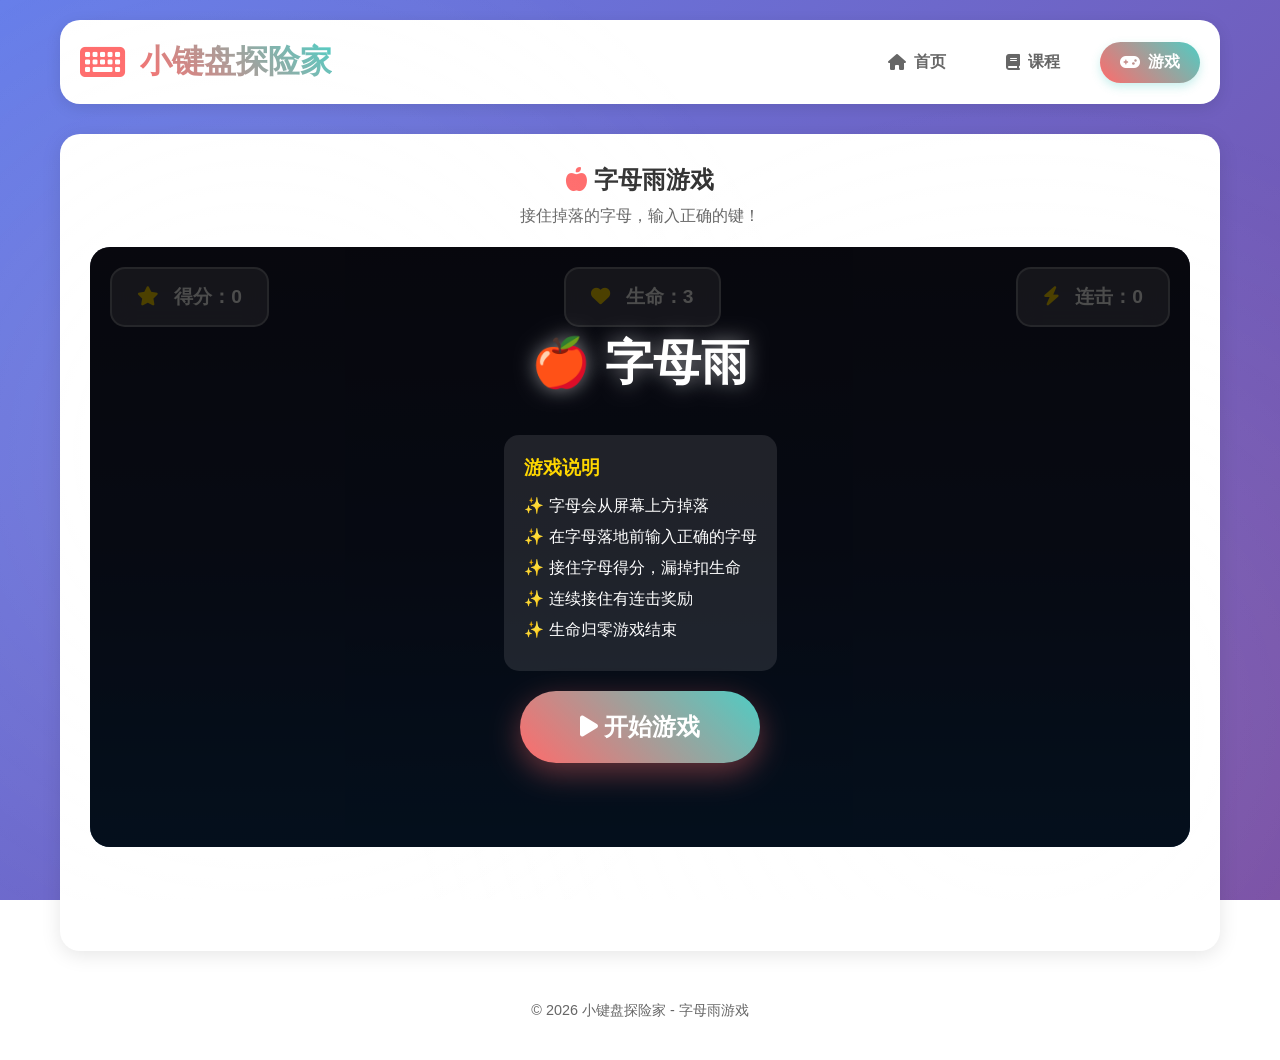
==== falling-letters.html @ 8acc986f "新增：字母雨游戏完整版（可玩）" ====
<!DOCTYPE html>
<html lang="zh-CN">
<head>
    <meta charset="UTF-8">
    <meta name="viewport" content="width=device-width, initial-scale=1.0">
    <title>字母雨游戏 - 小键盘探险家</title>
    <link rel="stylesheet" href="style.css">
    <link rel="stylesheet" href="https://cdnjs.cloudflare.com/ajax/libs/font-awesome/6.4.0/css/all.min.css">
    <style>
        /* 游戏专用样式 */
        .game-container {
            position: relative;
            width: 100%;
            height: 600px;
            background: linear-gradient(180deg, #1a1a2e 0%, #16213e 50%, #0f3460 100%);
            border-radius: 20px;
            overflow: hidden;
            margin: 20px 0;
        }
        
        #game-canvas {
            width: 100%;
            height: 100%;
        }
        
        .game-ui {
            position: absolute;
            top: 20px;
            left: 20px;
            right: 20px;
            display: flex;
            justify-content: space-between;
            pointer-events: none;
            z-index: 10;
        }
        
        .game-stat {
            background: rgba(255, 255, 255, 0.2);
            backdrop-filter: blur(10px);
            padding: 15px 25px;
            border-radius: 15px;
            color: white;
            font-size: 1.2rem;
            font-weight: bold;
            border: 2px solid rgba(255, 255, 255, 0.3);
        }
        
        .game-stat i {
            margin-right: 10px;
            color: #ffd700;
        }
        
        .game-over-modal {
            display: none;
            position: fixed;
            top: 0;
            left: 0;
            width: 100%;
            height: 100%;
            background: rgba(0, 0, 0, 0.8);
            z-index: 1000;
            justify-content: center;
            align-items: center;
        }
        
        .game-over-modal.show {
            display: flex;
        }
        
        .game-over-content {
            background: linear-gradient(135deg, #667eea 0%, #764ba2 100%);
            padding: 40px;
            border-radius: 20px;
            text-align: center;
            color: white;
            max-width: 500px;
            width: 90%;
            animation: slideUp 0.3s ease;
        }
        
        .game-over-content h2 {
            font-size: 2.5rem;
            margin-bottom: 20px;
        }
        
        .final-score {
            font-size: 4rem;
            font-weight: bold;
            color: #ffd700;
            margin: 20px 0;
        }
        
        .game-buttons {
            display: flex;
            gap: 15px;
            justify-content: center;
            margin-top: 30px;
        }
        
        .game-btn {
            padding: 15px 30px;
            border: none;
            border-radius: 50px;
            font-size: 1.1rem;
            font-weight: bold;
            cursor: pointer;
            transition: all 0.3s ease;
        }
        
        .btn-restart {
            background: #2ecc71;
            color: white;
        }
        
        .btn-restart:hover {
            background: #27ae60;
            transform: scale(1.05);
        }
        
        .btn-home {
            background: rgba(255, 255, 255, 0.2);
            color: white;
        }
        
        .btn-home:hover {
            background: rgba(255, 255, 255, 0.3);
        }
        
        .start-screen {
            position: absolute;
            top: 0;
            left: 0;
            width: 100%;
            height: 100%;
            background: rgba(0, 0, 0, 0.7);
            display: flex;
            flex-direction: column;
            justify-content: center;
            align-items: center;
            z-index: 20;
        }
        
        .start-screen h2 {
            color: white;
            font-size: 3rem;
            margin-bottom: 20px;
            text-shadow: 0 0 20px rgba(255, 255, 255, 0.5);
        }
        
        .start-screen p {
            color: #ddd;
            font-size: 1.2rem;
            margin-bottom: 30px;
            text-align: center;
            line-height: 1.6;
        }
        
        .start-btn-large {
            background: linear-gradient(45deg, #ff6b6b, #4ecdc4);
            color: white;
            border: none;
            padding: 20px 60px;
            font-size: 1.5rem;
            border-radius: 50px;
            cursor: pointer;
            font-weight: bold;
            transition: all 0.3s ease;
            box-shadow: 0 10px 30px rgba(255, 107, 107, 0.4);
        }
        
        .start-btn-large:hover {
            transform: scale(1.1);
            box-shadow: 0 15px 40px rgba(255, 107, 107, 0.6);
        }
        
        .instructions {
            background: rgba(255, 255, 255, 0.1);
            padding: 20px;
            border-radius: 15px;
            margin: 20px;
            color: white;
        }
        
        .instructions h3 {
            margin-bottom: 15px;
            color: #ffd700;
        }
        
        .instructions ul {
            list-style: none;
            padding: 0;
        }
        
        .instructions li {
            margin: 10px 0;
            padding-left: 25px;
            position: relative;
        }
        
        .instructions li:before {
            content: '✨';
            position: absolute;
            left: 0;
        }
        
        @keyframes slideUp {
            from {
                opacity: 0;
                transform: translateY(50px);
            }
            to {
                opacity: 1;
                transform: translateY(0);
            }
        }
        
        /* 连击显示 */
        .combo-display {
            position: absolute;
            top: 50%;
            left: 50%;
            transform: translate(-50%, -50%);
            font-size: 3rem;
            font-weight: bold;
            color: #ffd700;
            text-shadow: 0 0 20px rgba(255, 215, 0, 0.8);
            pointer-events: none;
            opacity: 0;
            z-index: 15;
        }
        
        .combo-display.show {
            animation: comboPop 0.5s ease forwards;
        }
        
        @keyframes comboPop {
            0% {
                opacity: 0;
                transform: translate(-50%, -50%) scale(0.5);
            }
            50% {
                opacity: 1;
                transform: translate(-50%, -50%) scale(1.2);
            }
            100% {
                opacity: 0;
                transform: translate(-50%, -50%) scale(1);
            }
        }
    </style>
</head>
<body>
    <div class="container">
        <header class="header">
            <div class="logo">
                <i class="fas fa-keyboard"></i>
                <h1>小键盘探险家</h1>
            </div>
            <nav class="nav">
                <a href="index.html" class="nav-link"><i class="fas fa-home"></i> 首页</a>
                <a href="index.html#lessons" class="nav-link"><i class="fas fa-book"></i> 课程</a>
                <a href="index.html#games" class="nav-link active"><i class="fas fa-gamepad"></i> 游戏</a>
            </nav>
        </header>

        <main class="main-content">
            <h2 style="text-align: center; color: #333; margin-bottom: 10px;">
                <i class="fas fa-apple-alt" style="color: #ff6b6b;"></i> 字母雨游戏
            </h2>
            <p style="text-align: center; color: #666; margin-bottom: 20px;">
                接住掉落的字母，输入正确的键！
            </p>
            
            <div class="game-container">
                <canvas id="game-canvas"></canvas>
                
                <div class="game-ui">
                    <div class="game-stat">
                        <i class="fas fa-star"></i>
                        <span>得分：<span id="score">0</span></span>
                    </div>
                    <div class="game-stat">
                        <i class="fas fa-heart"></i>
                        <span>生命：<span id="lives">3</span></span>
                    </div>
                    <div class="game-stat">
                        <i class="fas fa-bolt"></i>
                        <span>连击：<span id="combo">0</span></span>
                    </div>
                </div>
                
                <div class="combo-display" id="combo-display"></div>
                
                <div class="start-screen" id="start-screen">
                    <h2>🍎 字母雨</h2>
                    <div class="instructions">
                        <h3>游戏说明</h3>
                        <ul>
                            <li>字母会从屏幕上方掉落</li>
                            <li>在字母落地前输入正确的字母</li>
                            <li>接住字母得分，漏掉扣生命</li>
                            <li>连续接住有连击奖励</li>
                            <li>生命归零游戏结束</li>
                        </ul>
                    </div>
                    <button class="start-btn-large" onclick="startGame()">
                        <i class="fas fa-play"></i> 开始游戏
                    </button>
                </div>
            </div>
            
            <div class="game-controls" style="text-align: center; margin-top: 20px;">
                <button class="game-btn btn-restart" onclick="restartGame()" style="display: none;" id="restart-btn">
                    <i class="fas fa-redo"></i> 重新开始
                </button>
                <button class="game-btn btn-home" onclick="window.location.href='index.html'">
                    <i class="fas fa-home"></i> 返回首页
                </button>
            </div>
        </main>

        <footer class="footer">
            <p>© 2026 小键盘探险家 - 字母雨游戏</p>
        </footer>
    </div>

    <!-- 游戏结束弹窗 -->
    <div class="game-over-modal" id="game-over-modal">
        <div class="game-over-content">
            <h2>🎮 游戏结束</h2>
            <p>你的最终得分</p>
            <div class="final-score" id="final-score">0</div>
            <div style="display: flex; justify-content: space-around; margin: 20px 0;">
                <div>
                    <div style="font-size: 2rem;" id="final-combo">0</div>
                    <div style="font-size: 0.9rem;">最高连击</div>
                </div>
                <div>
                    <div style="font-size: 2rem;" id="final-accuracy">0%</div>
                    <div style="font-size: 0.9rem;">准确率</div>
                </div>
            </div>
            <div class="game-buttons">
                <button class="game-btn btn-restart" onclick="restartGame()">
                    <i class="fas fa-redo"></i> 再来一次
                </button>
                <button class="game-btn btn-home" onclick="window.location.href='index.html'">
                    <i class="fas fa-home"></i> 返回首页
                </button>
            </div>
        </div>
    </div>

    <script>
        // 游戏变量
        const canvas = document.getElementById('game-canvas');
        const ctx = canvas.getContext('2d');
        let gameRunning = false;
        let score = 0;
        let lives = 3;
        let combo = 0;
        let maxCombo = 0;
        let correctCount = 0;
        let totalCount = 0;
        let letters = [];
        let spawnRate = 2000; // 生成间隔（毫秒）
        let lastSpawn = 0;
        let gameSpeed = 1; // 游戏速度
        let animationId;
        
        // 字母配置
        const letterColors = [
            '#ff6b6b', '#4ecdc4', '#ffd700', '#9b59b6', 
            '#2ecc71', '#e74c3c', '#3498db', '#f39c12'
        ];
        
        // 调整画布大小
        function resizeCanvas() {
            canvas.width = canvas.offsetWidth;
            canvas.height = canvas.offsetHeight;
        }
        
        window.addEventListener('resize', resizeCanvas);
        resizeCanvas();
        
        // 字母类
        class Letter {
            constructor() {
                this.char = String.fromCharCode(65 + Math.floor(Math.random() * 26));
                this.x = Math.random() * (canvas.width - 50) + 25;
                this.y = -50;
                this.speed = (Math.random() * 1 + 1) * gameSpeed;
                this.radius = 30;
                this.color = letterColors[Math.floor(Math.random() * letterColors.length)];
                this.caught = false;
                this.missed = false;
            }
            
            update() {
                this.y += this.speed;
            }
            
            draw() {
                if (this.caught) return;
                
                // 绘制字母
                ctx.beginPath();
                ctx.arc(this.x, this.y, this.radius, 0, Math.PI * 2);
                ctx.fillStyle = this.color;
                ctx.fill();
                ctx.strokeStyle = 'white';
                ctx.lineWidth = 3;
                ctx.stroke();
                ctx.closePath();
                
                // 绘制字母字符
                ctx.fillStyle = 'white';
                ctx.font = 'bold 24px Arial';
                ctx.textAlign = 'center';
                ctx.textBaseline = 'middle';
                ctx.fillText(this.char, this.x, this.y);
                
                // 绘制阴影效果
                ctx.shadowColor = this.color;
                ctx.shadowBlur = 10;
            }
            
            isCaught(inputChar) {
                return inputChar.toUpperCase() === this.char && !this.caught && !this.missed;
            }
            
            isMissed() {
                return this.y > canvas.height + 50 && !this.caught && !this.missed;
            }
        }
        
        // 开始游戏
        function startGame() {
            document.getElementById('start-screen').style.display = 'none';
            document.getElementById('restart-btn').style.display = 'inline-block';
            gameRunning = true;
            score = 0;
            lives = 3;
            combo = 0;
            maxCombo = 0;
            correctCount = 0;
            totalCount = 0;
            letters = [];
            spawnRate = 2000;
            gameSpeed = 1;
            lastSpawn = Date.now();
            
            updateUI();
            gameLoop();
        }
        
        // 游戏主循环
        function gameLoop() {
            if (!gameRunning) return;
            
            // 清空画布
            ctx.clearRect(0, 0, canvas.width, canvas.height);
            
            // 生成新字母
            const now = Date.now();
            if (now - lastSpawn > spawnRate) {
                letters.push(new Letter());
                lastSpawn = now;
                
                // 逐渐增加难度
                if (spawnRate > 800) spawnRate -= 20;
                gameSpeed += 0.01;
            }
            
            // 更新和绘制字母
            letters.forEach((letter, index) => {
                letter.update();
                letter.draw();
                
                // 检查是否漏掉
                if (letter.isMissed()) {
                    letter.missed = true;
                    lives--;
                    combo = 0;
                    updateUI();
                    
                    if (lives <= 0) {
                        gameOver();
                    }
                }
            });
            
            // 移除超出屏幕的字母
            letters = letters.filter(l => l.y < canvas.height + 100);
            
            animationId = requestAnimationFrame(gameLoop);
        }
        
        // 处理键盘输入
        document.addEventListener('keydown', (e) => {
            if (!gameRunning) return;
            
            const key = e.key.toUpperCase();
            
            // 只处理字母键
            if (key.length === 1 && key >= 'A' && key <= 'Z') {
                totalCount++;
                
                // 查找最近的匹配字母
                const caughtLetter = letters.find(l => l.isCaught(key));
                
                if (caughtLetter) {
                    caughtLetter.caught = true;
                    score += 10 + combo; // 连击奖励
                    combo++;
                    correctCount++;
                    
                    if (combo > maxCombo) maxCombo = combo;
                    
                    // 显示连击效果
                    if (combo >= 5) {
                        showComboEffect(combo);
                    }
                    
                    updateUI();
                    
                    // 播放接住音效
                    playCatchSound();
                } else {
                    combo = 0;
                    updateUI();
                }
            }
        });
        
        // 显示连击效果
        function showComboEffect(comboCount) {
            const comboDisplay = document.getElementById('combo-display');
            comboDisplay.textContent = `${comboCount} 连击!`;
            comboDisplay.classList.add('show');
            
            setTimeout(() => {
                comboDisplay.classList.remove('show');
            }, 500);
        }
        
        // 更新 UI
        function updateUI() {
            document.getElementById('score').textContent = score;
            document.getElementById('lives').textContent = lives;
            document.getElementById('combo').textContent = combo;
        }
        
        // 游戏结束
        function gameOver() {
            gameRunning = false;
            cancelAnimationFrame(animationId);
            
            const accuracy = totalCount > 0 ? Math.round((correctCount / totalCount) * 100) : 0;
            
            document.getElementById('final-score').textContent = score;
            document.getElementById('final-combo').textContent = maxCombo;
            document.getElementById('final-accuracy').textContent = accuracy + '%';
            document.getElementById('game-over-modal').classList.add('show');
            
            // 保存最高分
            const savedScore = localStorage.getItem('fallingLettersHighScore') || 0;
            if (score > savedScore) {
                localStorage.setItem('fallingLettersHighScore', score);
            }
            
            playGameOverSound();
        }
        
        // 重新开始
        function restartGame() {
            document.getElementById('game-over-modal').classList.remove('show');
            document.getElementById('start-screen').style.display = 'flex';
            document.getElementById('restart-btn').style.display = 'none';
            ctx.clearRect(0, 0, canvas.width, canvas.height);
            letters = [];
        }
        
        // 音效函数
        function playCatchSound() {
            try {
                const audioContext = new (window.AudioContext || window.webkitAudioContext)();
                const oscillator = audioContext.createOscillator();
                const gainNode = audioContext.createGain();
                
                oscillator.connect(gainNode);
                gainNode.connect(audioContext.destination);
                
                oscillator.frequency.setValueAtTime(523.25, audioContext.currentTime);
                gainNode.gain.setValueAtTime(0.1, audioContext.currentTime);
                gainNode.gain.exponentialRampToValueAtTime(0.01, audioContext.currentTime + 0.1);
                
                oscillator.start(audioContext.currentTime);
                oscillator.stop(audioContext.currentTime + 0.1);
            } catch (e) {
                console.log('音效播放失败:', e);
            }
        }
        
        function playGameOverSound() {
            try {
                const audioContext = new (window.AudioContext || window.webkitAudioContext)();
                
                [349.23, 311.13, 261.63].forEach((freq, i) => {
                    const oscillator = audioContext.createOscillator();
                    const gainNode = audioContext.createGain();
                    
                    oscillator.connect(gainNode);
                    gainNode.connect(audioContext.destination);
                    
                    oscillator.frequency.value = freq;
                    gainNode.gain.setValueAtTime(0.1, audioContext.currentTime + i * 0.2);
                    gainNode.gain.exponentialRampToValueAtTime(0.01, audioContext.currentTime + i * 0.2 + 0.3);
                    
                    oscillator.start(audioContext.currentTime + i * 0.2);
                    oscillator.stop(audioContext.currentTime + i * 0.2 + 0.3);
                });
            } catch (e) {
                console.log('音效播放失败:', e);
            }
        }
        
        // 初始化
        resizeCanvas();
        console.log('🍎 字母雨游戏已加载');
    </script>
</body>
</html>
---- style.css ----
/* 基础样式 */
* {
    margin: 0;
    padding: 0;
    box-sizing: border-box;
}

body {
    font-family: 'Comic Neue', 'Nunito', sans-serif;
    background: linear-gradient(135deg, #667eea 0%, #764ba2 100%);
    background-attachment: fixed;
    min-height: 100vh;
    color: #333;
    overflow-x: hidden;
    position: relative;
}

/* 添加背景装饰 */
body::before {
    content: '';
    position: fixed;
    top: 0;
    left: 0;
    width: 100%;
    height: 100%;
    background-image: 
        radial-gradient(circle at 20% 50%, rgba(255, 255, 255, 0.1) 0%, transparent 50%),
        radial-gradient(circle at 80% 80%, rgba(255, 255, 255, 0.1) 0%, transparent 50%);
    pointer-events: none;
    z-index: 0;
}

.container {
    max-width: 1200px;
    margin: 0 auto;
    padding: 20px;
}

/* 头部样式 */
.header {
    display: flex;
    justify-content: space-between;
    align-items: center;
    padding: 20px;
    background: white;
    border-radius: 20px;
    box-shadow: 0 4px 15px rgba(0, 0, 0, 0.1);
    margin-bottom: 30px;
    animation: slideDown 0.5s ease;
}

.logo {
    display: flex;
    align-items: center;
    gap: 15px;
}

.logo i {
    font-size: 2.5rem;
    color: #ff6b6b;
    animation: bounce 2s infinite;
}

.logo h1 {
    font-size: 2rem;
    background: linear-gradient(45deg, #ff6b6b, #4ecdc4);
    -webkit-background-clip: text;
    -webkit-text-fill-color: transparent;
    background-clip: text;
}

.nav {
    display: flex;
    gap: 20px;
}

.nav-link {
    display: flex;
    align-items: center;
    gap: 8px;
    padding: 10px 20px;
    text-decoration: none;
    color: #666;
    border-radius: 50px;
    transition: all 0.3s ease;
    font-weight: 600;
}

.nav-link:hover {
    background: #f0f7ff;
    color: #4ecdc4;
    transform: translateY(-2px);
}

.nav-link.active {
    background: linear-gradient(45deg, #ff6b6b, #4ecdc4);
    color: white;
    box-shadow: 0 4px 10px rgba(78, 205, 196, 0.3);
}

/* 主内容区 */
.main-content {
    background: white;
    border-radius: 20px;
    padding: 30px;
    box-shadow: 0 4px 20px rgba(0, 0, 0, 0.1);
    margin-bottom: 30px;
}

.section {
    display: none;
    animation: fadeIn 0.5s ease;
}

.section.active {
    display: block;
}

/* 英雄区域 */
.hero {
    display: grid;
    grid-template-columns: 1fr 1fr;
    gap: 40px;
    align-items: center;
    margin-bottom: 50px;
}

.hero-content h2 {
    font-size: 2.5rem;
    color: #333;
    margin-bottom: 15px;
    line-height: 1.2;
}

.subtitle {
    font-size: 1.2rem;
    color: #666;
    margin-bottom: 30px;
}

.hero-animals {
    display: flex;
    gap: 20px;
    margin-bottom: 30px;
}

.animal {
    display: flex;
    flex-direction: column;
    align-items: center;
    padding: 15px;
    background: #f8f9fa;
    border-radius: 15px;
    transition: transform 0.3s ease;
}

.animal:hover {
    transform: translateY(-5px);
}

.animal i {
    font-size: 2rem;
    margin-bottom: 10px;
}

.animal.monkey i { color: #ff9f43; }
.animal.panda i { color: #2ecc71; }
.animal.rabbit i { color: #9b59b6; }

.start-btn {
    background: linear-gradient(45deg, #ff6b6b, #4ecdc4);
    color: white;
    border: none;
    padding: 15px 40px;
    font-size: 1.2rem;
    border-radius: 50px;
    cursor: pointer;
    display: flex;
    align-items: center;
    gap: 10px;
    transition: all 0.3s ease;
    font-weight: 600;
}

.start-btn:hover {
    transform: scale(1.05);
    box-shadow: 0 6px 20px rgba(255, 107, 107, 0.4);
}

/* 键盘插图 */
.keyboard-illustration {
    display: grid;
    grid-template-columns: repeat(4, 1fr);
    gap: 15px;
    justify-items: center;
}

.key {
    width: 60px;
    height: 60px;
    background: linear-gradient(135deg, #667eea 0%, #764ba2 100%);
    color: white;
    display: flex;
    align-items: center;
    justify-content: center;
    border-radius: 10px;
    font-size: 1.5rem;
    font-weight: bold;
    box-shadow: 0 4px 10px rgba(102, 126, 234, 0.3);
    animation: float 3s ease-in-out infinite;
}

.key:hover {
    transform: scale(1.1);
}

/* 特性卡片 */
.features {
    display: grid;
    grid-template-columns: repeat(auto-fit, minmax(250px, 1fr));
    gap: 30px;
    margin-top: 50px;
}

.feature-card {
    background: #f8f9fa;
    padding: 30px;
    border-radius: 15px;
    text-align: center;
    transition: all 0.3s ease;
}

.feature-card:hover {
    transform: translateY(-10px);
    box-shadow: 0 10px 30px rgba(0, 0, 0, 0.1);
}

.feature-icon {
    font-size: 2.5rem;
    color: #4ecdc4;
    margin-bottom: 20px;
}

.feature-card h3 {
    font-size: 1.5rem;
    margin-bottom: 15px;
    color: #333;
}

/* 课程卡片 */
.lessons-container {
    display: grid;
    grid-template-columns: repeat(auto-fit, minmax(300px, 1fr));
    gap: 30px;
    margin-top: 30px;
}

.lesson-card {
    background: white;
    border-radius: 15px;
    padding: 25px;
    cursor: pointer;
    transition: all 0.3s ease;
    border: 2px solid #e9ecef;
    position: relative;
}

.lesson-card:hover {
    transform: translateY(-5px);
    border-color: #4ecdc4;
    box-shadow: 0 10px 30px rgba(78, 205, 196, 0.2);
}

.lesson-badge {
    position: absolute;
    top: -10px;
    right: 20px;
    padding: 5px 15px;
    border-radius: 20px;
    color: white;
    font-weight: bold;
    font-size: 0.9rem;
}

.lesson-badge.beginner { background: #2ecc71; }
.lesson-badge.intermediate { background: #f39c12; }
.lesson-badge.advanced { background: #e74c3c; }

.lesson-card h3 {
    font-size: 1.5rem;
    margin-bottom: 10px;
    color: #333;
}

.lesson-stats {
    display: flex;
    justify-content: space-between;
    margin: 15px 0;
    color: #666;
}

.lesson-progress {
    height: 8px;
    background: #e9ecef;
    border-radius: 4px;
    overflow: hidden;
    margin-top: 15px;
}

.progress-bar {
    height: 100%;
    background: linear-gradient(45deg, #ff6b6b, #4ecdc4);
    transition: width 0.3s ease;
}

/* 游戏卡片 */
.games-container {
    display: grid;
    grid-template-columns: repeat(auto-fit, minmax(280px, 1fr));
    gap: 30px;
    margin-top: 30px;
}

.game-card {
    background: white;
    border-radius: 15px;
    padding: 30px;
    text-align: center;
    cursor: pointer;
    transition: all 0.3s ease;
    border: 2px solid #e9ecef;
}

.game-card:hover {
    transform: translateY(-5px);
    border-color: #ff6b6b;
    box-shadow: 0 10px 30px rgba(255, 107, 107, 0.2);
}

.game-icon {
    font-size: 3rem;
    color: #ff6b6b;
    margin-bottom: 20px;
}

.game-card h3 {
    font-size: 1.5rem;
    margin-bottom: 10px;
    color: #333;
}

.play-btn {
    background: #ff6b6b;
    color: white;
    border: none;
    padding: 10px 30px;
    border-radius: 25px;
    cursor: pointer;
    margin-top: 15px;
    font-weight: 600;
    transition: all 0.3s ease;
}

.play-btn:hover {
    background: #ff5252;
    transform: scale(1.05);
}

/* 打字练习区域 */
.typing-section {
    background: #f8f9fa;
    border-radius: 15px;
    padding: 30px;
}

.typing-header {
    display: flex;
    justify-content: space-between;
    align-items: center;
    margin-bottom: 30px;
}

.back-btn {
    background: #6c757d;
    color: white;
    border: none;
    padding: 10px 20px;
    border-radius: 25px;
    cursor: pointer;
    display: flex;
    align-items: center;
    gap: 8px;
    transition: all 0.3s ease;
}

.back-btn:hover {
    background: #5a6268;
}

.stats {
    display: flex;
    gap: 20px;
    font-weight: 600;
    color: #333;
}

.typing-area {
    background: white;
    border-radius: 15px;
    padding: 30px;
    margin-bottom: 30px;
}

.target-text {
    font-size: 2rem;
    text-align: center;
    margin-bottom: 30px;
    color: #333;
    min-height: 60px;
    display: flex;
    align-items: center;
    justify-content: center;
}

.highlight-key {
    background: linear-gradient(45deg, #ff6b6b, #4ecdc4);
    color: white;
    padding: 5px 15px;
    border-radius: 10px;
    margin: 0 5px;
    animation: pulse 1.5s infinite;
}

.keyboard-display {
    background: #2c3e50;
    border-radius: 10px;
    padding: 20px;
    margin-bottom: 30px;
}

.keyboard-row {
    display: flex;
    justify-content: center;
    gap: 10px;
    margin-bottom: 10px;
}

.keyboard-row .key {
    width: 50px;
    height: 50px;
    background: #34495e;
    color: white;
    display: flex;
    align-items: center;
    justify-content: center;
    border-radius: 5px;
    font-weight: bold;
    transition: all 0.1s ease;
}

.keyboard-row .key.active {
    background: #4ecdc4;
    transform: scale(1.1);
    box-shadow: 0 0 10px rgba(78, 205, 196, 0.5);
}

.input-area {
    display: flex;
    gap: 15px;
    margin-bottom: 20px;
}

#typing-input {
    flex: 1;
    padding: 15px;
    border: 2px solid #ddd;
    border-radius: 10px;
    font-size: 1.2rem;
    outline: none;
    transition: border-color 0.3s ease;
}

#typing-input:focus {
    border-color: #4ecdc4;
}

#next-btn {
    background: #4ecdc4;
    color: white;
    border: none;
    padding: 15px 30px;
    border-radius: 10px;
    cursor: pointer;
    font-weight: 600;
    transition: all 0.3s ease;
}

#next-btn:hover {
    background: #3db8af;
    transform: scale(1.05);
}

.feedback {
    text-align: center;
    padding: 15px;
    background: #d4edda;
    color: #155724;
    border-radius: 10px;
    display: none;
}

.feedback.show {
    display: block;
    animation: fadeIn 0.5s ease;
}

/* 进度容器 */
.progress-container {
    background: white;
    border-radius: 15px;
    padding: 20px;
}

.progress-label {
    display: flex;
    justify-content: space-between;
    margin-bottom: 10px;
    font-weight: 600;
}

.progress-bar-container {
    height: 20px;
    background: #e9ecef;
    border-radius: 10px;
    overflow: hidden;
}

.progress-bar-fill {
    height: 100%;
    background: linear-gradient(45deg, #ff6b6b, #4ecdc4);
    transition: width 0.5s ease;
}

/* 进度仪表板 */
.progress-dashboard {
    display: grid;
    grid-template-columns: repeat(auto-fit, minmax(300px, 1fr));
    gap: 30px;
    margin-top: 30px;
}

.progress-card {
    background: white;
    border-radius: 15px;
    padding: 25px;
}

.progress-card h3 {
    font-size: 1.5rem;
    margin-bottom: 20px;
    color: #333;
    display: flex;
    align-items: center;
    gap: 10px;
}

.achievements {
    display: flex;
    flex-direction: column;
    gap: 15px;
}

.achievement {
    display: flex;
    align-items: center;
    gap: 15px;
    padding: 15px;
    background: #f8f9fa;
    border-radius: 10px;
    transition: all 0.3s ease;
}

.achievement.unlocked {
    background: #d4edda;
    color: #155724;
}

.achievement.locked {
    opacity: 0.6;
}

.achievement i {
    font-size: 1.5rem;
}

.stats-grid {
    display: grid;
    grid-template-columns: repeat(2, 1fr);
    gap: 20px;
}

.stat-item {
    text-align: center;
    padding: 20px;
    background: #f8f9fa;
    border-radius: 10px;
}

.stat-value {
    font-size: 2rem;
    font-weight: bold;
    color: #4ecdc4;
    margin-bottom: 5px;
}

/* 底部 */
.footer {
    text-align: center;
    padding: 20px;
    color: #666;
    font-size: 0.9rem;
}

/* 模态框 */
.modal {
    display: none;
    position: fixed;
    top: 0;
    left: 0;
    width: 100%;
    height: 100%;
    background: rgba(0, 0, 0, 0.5);
    z-index: 1000;
    align-items: center;
    justify-content: center;
}

.modal.show {
    display: flex;
    animation: fadeIn 0.3s ease;
}

.modal-content {
    background: white;
    border-radius: 20px;
    padding: 30px;
    max-width: 500px;
    width: 90%;
    animation: slideUp 0.3s ease;
}

.modal-header {
    display: flex;
    justify-content: space-between;
    align-items: center;
    margin-bottom: 20px;
}

.close-modal {
    background: none;
    border: none;
    font-size: 2rem;
    cursor: pointer;
    color: #666;
}

.celebration {
    text-align: center;
    font-size: 4rem;
    color: #ffd700;
    margin: 20px 0;
    animation: bounce 1s infinite;
}

.score-display {
    display: flex;
    justify-content: space-around;
    margin: 30px 0;
}

.score-item {
    text-align: center;
}

.score-item span:first-child {
    display: block;
    color: #666;
    margin-bottom: 5px;
}

.score-item span:last-child {
    font-size: 1.5rem;
    font-weight: bold;
    color: #4ecdc4;
}

.continue-btn {
    width: 100%;
    background: linear-gradient(45deg, #ff6b6b, #4ecdc4);
    color: white;
    border: none;
    padding: 15px;
    border-radius: 10px;
    font-size: 1.2rem;
    cursor: pointer;
    transition: all 0.3s ease;
}

.continue-btn:hover {
    transform: scale(1.02);
}

/* 动画 */
@keyframes slideDown {
    from {
        opacity: 0;
        transform: translateY(-20px);
    }
    to {
        opacity: 1;
        transform: translateY(0);
    }
}

@keyframes fadeIn {
    from {
        opacity: 0;
    }
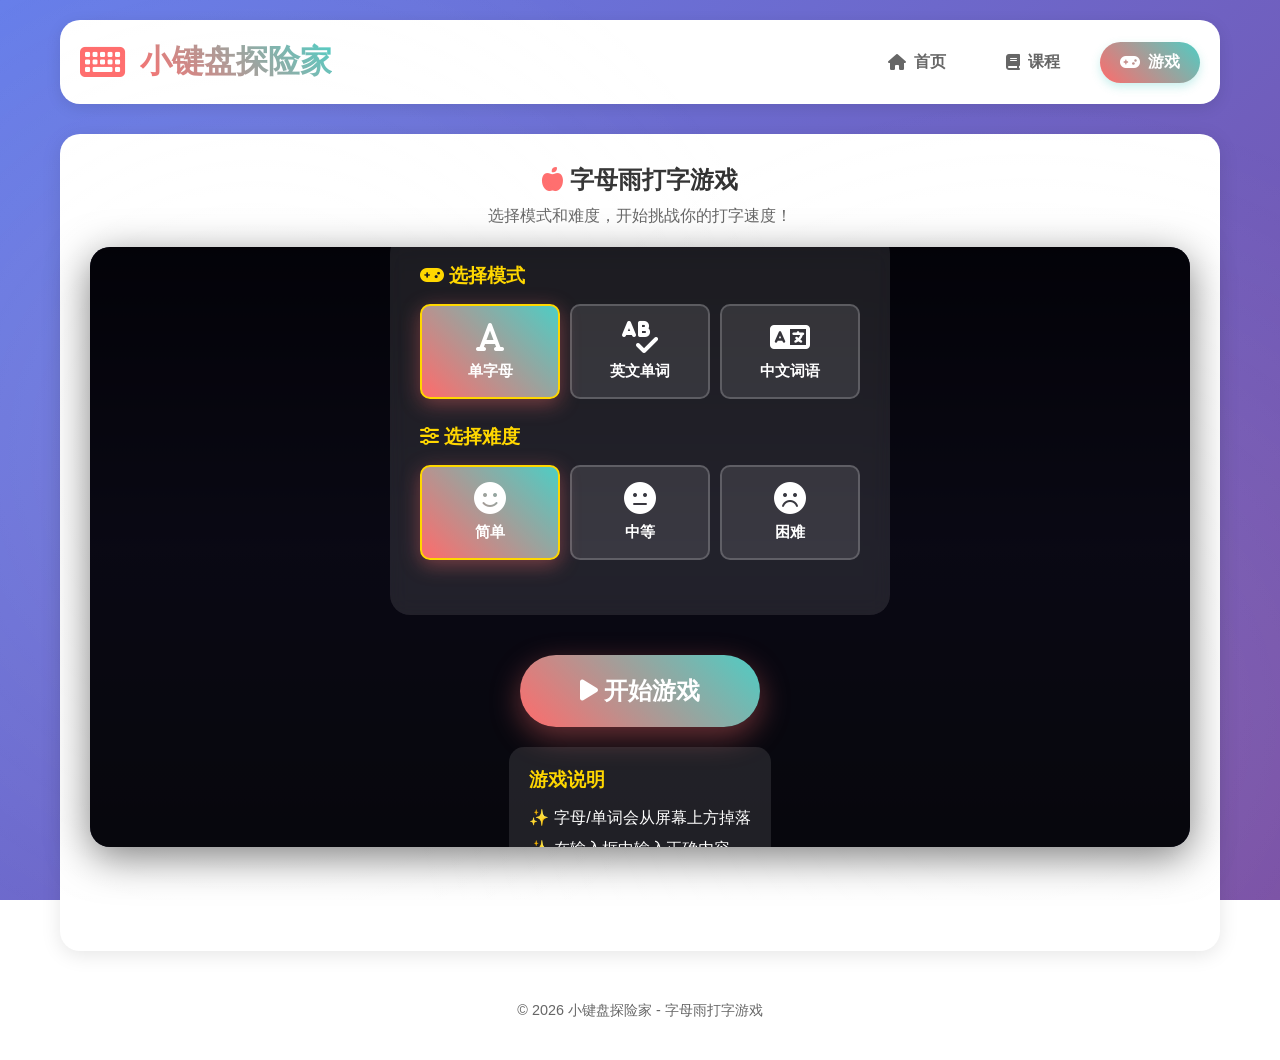
==== commit 151d6f11: "完整重构：字母雨游戏支持 3 种模式 3 种难度" ====
--- a/falling-letters.html
+++ b/falling-letters.html
@@ -3,7 +3,7 @@
 <head>
     <meta charset="UTF-8">
     <meta name="viewport" content="width=device-width, initial-scale=1.0">
-    <title>字母雨游戏 - 小键盘探险家</title>
+    <title>字母雨打字游戏 - 小键盘探险家</title>
     <link rel="stylesheet" href="style.css">
     <link rel="stylesheet" href="https://cdnjs.cloudflare.com/ajax/libs/font-awesome/6.4.0/css/all.min.css">
     <style>
@@ -12,10 +12,11 @@
             position: relative;
             width: 100%;
             height: 600px;
-            background: linear-gradient(180deg, #1a1a2e 0%, #16213e 50%, #0f3460 100%);
+            background: linear-gradient(180deg, #0f0c29 0%, #302b63 50%, #24243e 100%);
             border-radius: 20px;
             overflow: hidden;
             margin: 20px 0;
+            box-shadow: 0 10px 40px rgba(0, 0, 0, 0.5);
         }
         
         #game-canvas {
@@ -32,23 +33,31 @@
             justify-content: space-between;
             pointer-events: none;
             z-index: 10;
+            flex-wrap: wrap;
+            gap: 10px;
         }
         
         .game-stat {
-            background: rgba(255, 255, 255, 0.2);
+            background: rgba(255, 255, 255, 0.15);
             backdrop-filter: blur(10px);
-            padding: 15px 25px;
+            padding: 12px 20px;
             border-radius: 15px;
             color: white;
-            font-size: 1.2rem;
+            font-size: 1.1rem;
             font-weight: bold;
             border: 2px solid rgba(255, 255, 255, 0.3);
+            min-width: 120px;
+            text-align: center;
         }
         
         .game-stat i {
-            margin-right: 10px;
+            margin-right: 8px;
             color: #ffd700;
         }
+        
+        .game-stat.lives i { color: #ff6b6b; }
+        .game-stat.combo i { color: #4ecdc4; }
+        .game-stat.speed i { color: #ffd700; }
         
         .game-over-modal {
             display: none;
@@ -57,7 +66,7 @@
             left: 0;
             width: 100%;
             height: 100%;
-            background: rgba(0, 0, 0, 0.8);
+            background: rgba(0, 0, 0, 0.85);
             z-index: 1000;
             justify-content: center;
             align-items: center;
@@ -76,6 +85,7 @@
             max-width: 500px;
             width: 90%;
             animation: slideUp 0.3s ease;
+            box-shadow: 0 20px 60px rgba(0, 0, 0, 0.5);
         }
         
         .game-over-content h2 {
@@ -88,6 +98,31 @@
             font-weight: bold;
             color: #ffd700;
             margin: 20px 0;
+            text-shadow: 0 0 20px rgba(255, 215, 0, 0.5);
+        }
+        
+        .stats-grid {
+            display: grid;
+            grid-template-columns: repeat(2, 1fr);
+            gap: 15px;
+            margin: 20px 0;
+        }
+        
+        .stat-box {
+            background: rgba(255, 255, 255, 0.15);
+            padding: 15px;
+            border-radius: 10px;
+        }
+        
+        .stat-box .value {
+            font-size: 2rem;
+            font-weight: bold;
+            color: #ffd700;
+        }
+        
+        .stat-box .label {
+            font-size: 0.9rem;
+            opacity: 0.8;
         }
         
         .game-buttons {
@@ -95,6 +130,7 @@
             gap: 15px;
             justify-content: center;
             margin-top: 30px;
+            flex-wrap: wrap;
         }
         
         .game-btn {
@@ -132,27 +168,85 @@
             left: 0;
             width: 100%;
             height: 100%;
-            background: rgba(0, 0, 0, 0.7);
+            background: rgba(0, 0, 0, 0.8);
             display: flex;
             flex-direction: column;
             justify-content: center;
             align-items: center;
             z-index: 20;
+            padding: 20px;
         }
         
         .start-screen h2 {
             color: white;
-            font-size: 3rem;
-            margin-bottom: 20px;
+            font-size: 2.5rem;
+            margin-bottom: 10px;
             text-shadow: 0 0 20px rgba(255, 255, 255, 0.5);
         }
         
-        .start-screen p {
+        .start-screen .subtitle {
             color: #ddd;
             font-size: 1.2rem;
             margin-bottom: 30px;
+        }
+        
+        .settings-panel {
+            background: rgba(255, 255, 255, 0.1);
+            backdrop-filter: blur(10px);
+            padding: 30px;
+            border-radius: 20px;
+            margin: 20px;
+            max-width: 500px;
+            width: 100%;
+        }
+        
+        .setting-group {
+            margin-bottom: 25px;
+        }
+        
+        .setting-group h3 {
+            color: #ffd700;
+            margin-bottom: 15px;
+            font-size: 1.2rem;
+        }
+        
+        .setting-options {
+            display: grid;
+            grid-template-columns: repeat(3, 1fr);
+            gap: 10px;
+        }
+        
+        .setting-option {
+            background: rgba(255, 255, 255, 0.1);
+            border: 2px solid rgba(255, 255, 255, 0.2);
+            padding: 15px 10px;
+            border-radius: 10px;
             text-align: center;
-            line-height: 1.6;
+            color: white;
+            cursor: pointer;
+            transition: all 0.3s ease;
+        }
+        
+        .setting-option:hover {
+            background: rgba(255, 255, 255, 0.2);
+            transform: translateY(-2px);
+        }
+        
+        .setting-option.selected {
+            background: linear-gradient(45deg, #ff6b6b, #4ecdc4);
+            border-color: #ffd700;
+            box-shadow: 0 5px 20px rgba(255, 107, 107, 0.4);
+        }
+        
+        .setting-option i {
+            display: block;
+            font-size: 2rem;
+            margin-bottom: 8px;
+        }
+        
+        .setting-option span {
+            font-size: 0.95rem;
+            font-weight: bold;
         }
         
         .start-btn-large {
@@ -166,6 +260,7 @@
             font-weight: bold;
             transition: all 0.3s ease;
             box-shadow: 0 10px 30px rgba(255, 107, 107, 0.4);
+            margin-top: 20px;
         }
         
         .start-btn-large:hover {
@@ -179,6 +274,7 @@
             border-radius: 15px;
             margin: 20px;
             color: white;
+            max-width: 500px;
         }
         
         .instructions h3 {
@@ -245,6 +341,61 @@
             100% {
                 opacity: 0;
                 transform: translate(-50%, -50%) scale(1);
+            }
+        }
+        
+        /* 输入框区域 */
+        .input-area-game {
+            position: absolute;
+            bottom: 20px;
+            left: 50%;
+            transform: translateX(-50%);
+            width: 80%;
+            max-width: 600px;
+            z-index: 15;
+        }
+        
+        #game-input {
+            width: 100%;
+            padding: 15px 25px;
+            font-size: 1.5rem;
+            border: 3px solid rgba(255, 255, 255, 0.3);
+            border-radius: 50px;
+            background: rgba(255, 255, 255, 0.9);
+            outline: none;
+            text-align: center;
+            font-weight: bold;
+            transition: all 0.3s ease;
+        }
+        
+        #game-input:focus {
+            border-color: #4ecdc4;
+            box-shadow: 0 0 20px rgba(78, 205, 196, 0.5);
+        }
+        
+        /* 难度颜色 */
+        .difficulty-easy { color: #2ecc71; }
+        .difficulty-medium { color: #f39c12; }
+        .difficulty-hard { color: #e74c3c; }
+        
+        /* 响应式设计 */
+        @media (max-width: 768px) {
+            .game-stat {
+                font-size: 0.9rem;
+                padding: 10px 15px;
+                min-width: 80px;
+            }
+            
+            .setting-options {
+                grid-template-columns: 1fr;
+            }
+            
+            .game-buttons {
+                flex-direction: column;
+            }
+            
+            .game-btn {
+                width: 100%;
             }
         }
     </style>
@@ -265,47 +416,96 @@
 
         <main class="main-content">
             <h2 style="text-align: center; color: #333; margin-bottom: 10px;">
-                <i class="fas fa-apple-alt" style="color: #ff6b6b;"></i> 字母雨游戏
+                <i class="fas fa-apple-alt" style="color: #ff6b6b;"></i> 字母雨打字游戏
             </h2>
             <p style="text-align: center; color: #666; margin-bottom: 20px;">
-                接住掉落的字母，输入正确的键！
+                选择模式和难度，开始挑战你的打字速度！
             </p>
             
             <div class="game-container">
                 <canvas id="game-canvas"></canvas>
                 
-                <div class="game-ui">
+                <div class="game-ui" id="game-ui" style="display: none;">
                     <div class="game-stat">
                         <i class="fas fa-star"></i>
                         <span>得分：<span id="score">0</span></span>
                     </div>
-                    <div class="game-stat">
+                    <div class="game-stat lives">
                         <i class="fas fa-heart"></i>
                         <span>生命：<span id="lives">3</span></span>
                     </div>
-                    <div class="game-stat">
+                    <div class="game-stat combo">
                         <i class="fas fa-bolt"></i>
                         <span>连击：<span id="combo">0</span></span>
                     </div>
+                    <div class="game-stat speed">
+                        <i class="fas fa-tachometer-alt"></i>
+                        <span>速度：<span id="speed">1.0x</span></span>
+                    </div>
                 </div>
                 
+                <div class="input-area-game" id="input-area" style="display: none;">
+                    <input type="text" id="game-input" placeholder="输入显示的字母/单词..." autocomplete="off">
+                </div>
+                
                 <div class="combo-display" id="combo-display"></div>
                 
                 <div class="start-screen" id="start-screen">
-                    <h2>🍎 字母雨</h2>
+                    <h2>🌧️ 字母雨</h2>
+                    <p class="subtitle">练习打字速度与准确性的趣味游戏</p>
+                    
+                    <div class="settings-panel">
+                        <div class="setting-group">
+                            <h3><i class="fas fa-gamepad"></i> 选择模式</h3>
+                            <div class="setting-options">
+                                <div class="setting-option selected" data-mode="letter" onclick="selectMode('letter')">
+                                    <i class="fas fa-font"></i>
+                                    <span>单字母</span>
+                                </div>
+                                <div class="setting-option" data-mode="word" onclick="selectMode('word')">
+                                    <i class="fas fa-spell-check"></i>
+                                    <span>英文单词</span>
+                                </div>
+                                <div class="setting-option" data-mode="chinese" onclick="selectMode('chinese')">
+                                    <i class="fas fa-language"></i>
+                                    <span>中文词语</span>
+                                </div>
+                            </div>
+                        </div>
+                        
+                        <div class="setting-group">
+                            <h3><i class="fas fa-sliders-h"></i> 选择难度</h3>
+                            <div class="setting-options">
+                                <div class="setting-option selected" data-difficulty="easy" onclick="selectDifficulty('easy')">
+                                    <i class="fas fa-smile"></i>
+                                    <span>简单</span>
+                                </div>
+                                <div class="setting-option" data-difficulty="medium" onclick="selectDifficulty('medium')">
+                                    <i class="fas fa-meh"></i>
+                                    <span>中等</span>
+                                </div>
+                                <div class="setting-option" data-difficulty="hard" onclick="selectDifficulty('hard')">
+                                    <i class="fas fa-frown"></i>
+                                    <span>困难</span>
+                                </div>
+                            </div>
+                        </div>
+                    </div>
+                    
+                    <button class="start-btn-large" onclick="startGame()">
+                        <i class="fas fa-play"></i> 开始游戏
+                    </button>
+                    
                     <div class="instructions">
                         <h3>游戏说明</h3>
                         <ul>
-                            <li>字母会从屏幕上方掉落</li>
-                            <li>在字母落地前输入正确的字母</li>
-                            <li>接住字母得分，漏掉扣生命</li>
+                            <li>字母/单词会从屏幕上方掉落</li>
+                            <li>在输入框中输入正确内容</li>
+                            <li>接住目标得分，漏掉扣生命</li>
                             <li>连续接住有连击奖励</li>
                             <li>生命归零游戏结束</li>
                         </ul>
                     </div>
-                    <button class="start-btn-large" onclick="startGame()">
-                        <i class="fas fa-play"></i> 开始游戏
-                    </button>
                 </div>
             </div>
             
@@ -320,7 +520,7 @@
         </main>
 
         <footer class="footer">
-            <p>© 2026 小键盘探险家 - 字母雨游戏</p>
+            <p>© 2026 小键盘探险家 - 字母雨打字游戏</p>
         </footer>
     </div>
 
@@ -330,14 +530,22 @@
             <h2>🎮 游戏结束</h2>
             <p>你的最终得分</p>
             <div class="final-score" id="final-score">0</div>
-            <div style="display: flex; justify-content: space-around; margin: 20px 0;">
-                <div>
-                    <div style="font-size: 2rem;" id="final-combo">0</div>
-                    <div style="font-size: 0.9rem;">最高连击</div>
+            <div class="stats-grid">
+                <div class="stat-box">
+                    <div class="value" id="final-combo">0</div>
+                    <div class="label">最高连击</div>
                 </div>
-                <div>
-                    <div style="font-size: 2rem;" id="final-accuracy">0%</div>
-                    <div style="font-size: 0.9rem;">准确率</div>
+                <div class="stat-box">
+                    <div class="value" id="final-accuracy">0%</div>
+                    <div class="label">准确率</div>
+                </div>
+                <div class="stat-box">
+                    <div class="value" id="final-caught">0</div>
+                    <div class="label">接住目标</div>
+                </div>
+                <div class="stat-box">
+                    <div class="value" id="final-missed">0</div>
+                    <div class="label">漏掉目标</div>
                 </div>
             </div>
             <div class="game-buttons">
@@ -352,6 +560,17 @@
     </div>
 
     <script>
+        // 游戏配置
+        const gameConfig = {
+            mode: 'letter', // letter, word, chinese
+            difficulty: 'easy', // easy, medium, hard
+            difficulties: {
+                easy: { spawnRate: 2000, fallSpeed: 1, maxLetters: 5 },
+                medium: { spawnRate: 1500, fallSpeed: 1.5, maxLetters: 8 },
+                hard: { spawnRate: 1000, fallSpeed: 2, maxLetters: 12 }
+            }
+        };
+        
         // 游戏变量
         const canvas = document.getElementById('game-canvas');
         const ctx = canvas.getContext('2d');
@@ -362,14 +581,32 @@
         let maxCombo = 0;
         let correctCount = 0;
         let totalCount = 0;
-        let letters = [];
-        let spawnRate = 2000; // 生成间隔（毫秒）
+        let targets = [];
         let lastSpawn = 0;
-        let gameSpeed = 1; // 游戏速度
+        let gameSpeed = 1;
+        let caughtCount = 0;
+        let missedCount = 0;
         let animationId;
         
-        // 字母配置
-        const letterColors = [
+        // 词库
+        const wordBank = {
+            letter: 'ABCDEFGHIJKLMNOPQRSTUVWXYZ'.split(''),
+            word: [
+                'CAT', 'DOG', 'SUN', 'MOON', 'STAR', 'TREE', 'FISH', 'BIRD',
+                'BOOK', 'BALL', 'MILK', 'CAKE', 'FLOWER', 'APPLE', 'ORANGE',
+                'HAPPY', 'SMILE', 'WATER', 'FRIEND', 'SCHOOL', 'MUSIC', 'DANCE',
+                'LOVE', 'PEACE', 'DREAM', 'HOPE', 'LIGHT', 'POWER', 'TIME', 'SPACE'
+            ],
+            chinese: [
+                '天空', '大地', '阳光', '月亮', '星星', '树木', '花朵', '小草',
+                '小鸟', '小鱼', '小猫', '小狗', '书本', '铅笔', '学校', '老师',
+                '朋友', '家人', '快乐', '幸福', '梦想', '希望', '勇敢', '坚强',
+                '美丽', '聪明', '善良', '友好', '和平', '自由', '春天', '夏天'
+            ]
+        };
+        
+        // 颜色配置
+        const targetColors = [
             '#ff6b6b', '#4ecdc4', '#ffd700', '#9b59b6', 
             '#2ecc71', '#e74c3c', '#3498db', '#f39c12'
         ];
@@ -383,15 +620,34 @@
         window.addEventListener('resize', resizeCanvas);
         resizeCanvas();
         
-        // 字母类
-        class Letter {
+        // 选择模式
+        function selectMode(mode) {
+            gameConfig.mode = mode;
+            document.querySelectorAll('[data-mode]').forEach(el => {
+                el.classList.toggle('selected', el.dataset.mode === mode);
+            });
+        }
+        
+        // 选择难度
+        function selectDifficulty(difficulty) {
+            gameConfig.difficulty = difficulty;
+            document.querySelectorAll('[data-difficulty]').forEach(el => {
+                el.classList.toggle('selected', el.dataset.difficulty === difficulty);
+            });
+        }
+        
+        // 目标类
+        class Target {
             constructor() {
-                this.char = String.fromCharCode(65 + Math.floor(Math.random() * 26));
-                this.x = Math.random() * (canvas.width - 50) + 25;
+                const bank = wordBank[gameConfig.mode];
+                this.text = bank[Math.floor(Math.random() * bank.length)];
+                this.x = Math.random() * (canvas.width - 100) + 50;
                 this.y = -50;
-                this.speed = (Math.random() * 1 + 1) * gameSpeed;
-                this.radius = 30;
-                this.color = letterColors[Math.floor(Math.random() * letterColors.length)];
+                const config = gameConfig.difficulties[gameConfig.difficulty];
+                this.speed = (Math.random() * 0.5 + config.fallSpeed) * gameSpeed;
+                this.width = this.text.length * 20 + 20;
+                this.height = 40;
+                this.color = targetColors[Math.floor(Math.random() * targetColors.length)];
                 this.caught = false;
                 this.missed = false;
             }
@@ -403,9 +659,9 @@
             draw() {
                 if (this.caught) return;
                 
-                // 绘制字母
+                // 绘制背景
                 ctx.beginPath();
-                ctx.arc(this.x, this.y, this.radius, 0, Math.PI * 2);
+                ctx.roundRect(this.x - this.width/2, this.y - this.height/2, this.width, this.height, 10);
                 ctx.fillStyle = this.color;
                 ctx.fill();
                 ctx.strokeStyle = 'white';
@@ -413,20 +669,20 @@
                 ctx.stroke();
                 ctx.closePath();
                 
-                // 绘制字母字符
+                // 绘制文字
                 ctx.fillStyle = 'white';
-                ctx.font = 'bold 24px Arial';
+                ctx.font = 'bold 18px Arial';
                 ctx.textAlign = 'center';
                 ctx.textBaseline = 'middle';
-                ctx.fillText(this.char, this.x, this.y);
-                
-                // 绘制阴影效果
+                ctx.fillText(this.text, this.x, this.y);
+                
+                // 发光效果
                 ctx.shadowColor = this.color;
-                ctx.shadowBlur = 10;
-            }
-            
-            isCaught(inputChar) {
-                return inputChar.toUpperCase() === this.char && !this.caught && !this.missed;
+                ctx.shadowBlur = 15;
+            }
+            
+            isCaught(inputText) {
+                return inputText.toUpperCase() === this.text.toUpperCase() && !this.caught && !this.missed;
             }
             
             isMissed() {
@@ -437,7 +693,10 @@
         // 开始游戏
         function startGame() {
             document.getElementById('start-screen').style.display = 'none';
+            document.getElementById('game-ui').style.display = 'flex';
+            document.getElementById('input-area').style.display = 'block';
             document.getElementById('restart-btn').style.display = 'inline-block';
+            
             gameRunning = true;
             score = 0;
             lives = 3;
@@ -445,11 +704,14 @@
             maxCombo = 0;
             correctCount = 0;
             totalCount = 0;
-            letters = [];
-            spawnRate = 2000;
+            caughtCount = 0;
+            missedCount = 0;
+            targets = [];
             gameSpeed = 1;
             lastSpawn = Date.now();
             
+            document.getElementById('game-input').value = '';
+            document.getElementById('game-input').focus();
             updateUI();
             gameLoop();
         }
@@ -458,30 +720,33 @@
         function gameLoop() {
             if (!gameRunning) return;
             
-            // 清空画布
             ctx.clearRect(0, 0, canvas.width, canvas.height);
             
-            // 生成新字母
+            // 生成新目标
             const now = Date.now();
-            if (now - lastSpawn > spawnRate) {
-                letters.push(new Letter());
+            const config = gameConfig.difficulties[gameConfig.difficulty];
+            
+            if (now - lastSpawn > config.spawnRate && targets.length < config.maxLetters) {
+                targets.push(new Target());
                 lastSpawn = now;
                 
                 // 逐渐增加难度
-                if (spawnRate > 800) spawnRate -= 20;
-                gameSpeed += 0.01;
-            }
-            
-            // 更新和绘制字母
-            letters.forEach((letter, index) => {
-                letter.update();
-                letter.draw();
-                
-                // 检查是否漏掉
-                if (letter.isMissed()) {
-                    letter.missed = true;
+                if (config.spawnRate > 500) {
+                    config.spawnRate -= 10;
+                }
+                gameSpeed += 0.005;
+            }
+            
+            // 更新和绘制目标
+            targets.forEach((target) => {
+                target.update();
+                target.draw();
+                
+                if (target.isMissed()) {
+                    target.missed = true;
                     lives--;
                     combo = 0;
+                    missedCount++;
                     updateUI();
                     
                     if (lives <= 0) {
@@ -490,46 +755,52 @@
                 }
             });
             
-            // 移除超出屏幕的字母
-            letters = letters.filter(l => l.y < canvas.height + 100);
+            // 移除超出屏幕的目标
+            targets = targets.filter(t => t.y < canvas.height + 100);
             
             animationId = requestAnimationFrame(gameLoop);
         }
         
         // 处理键盘输入
-        document.addEventListener('keydown', (e) => {
+        document.getElementById('game-input').addEventListener('input', (e) => {
             if (!gameRunning) return;
             
-            const key = e.key.toUpperCase();
-            
-            // 只处理字母键
-            if (key.length === 1 && key >= 'A' && key <= 'Z') {
+            const input = e.target.value.trim();
+            
+            if (input.length > 0) {
                 totalCount++;
                 
-                // 查找最近的匹配字母
-                const caughtLetter = letters.find(l => l.isCaught(key));
-                
-                if (caughtLetter) {
-                    caughtLetter.caught = true;
-                    score += 10 + combo; // 连击奖励
+                // 查找匹配的目标
+                const caughtTarget = targets.find(t => t.isCaught(input));
+                
+                if (caughtTarget) {
+                    caughtTarget.caught = true;
+                    const baseScore = gameConfig.mode === 'letter' ? 10 : 
+                                     gameConfig.mode === 'word' ? 20 : 30;
+                    score += baseScore + combo;
                     combo++;
                     correctCount++;
+                    caughtCount++;
                     
                     if (combo > maxCombo) maxCombo = combo;
                     
-                    // 显示连击效果
                     if (combo >= 5) {
                         showComboEffect(combo);
                     }
                     
                     updateUI();
-                    
-                    // 播放接住音效
                     playCatchSound();
-                } else {
-                    combo = 0;
-                    updateUI();
+                    
+                    // 清空输入框
+                    e.target.value = '';
                 }
+            }
+        });
+        
+        // 保持输入框焦点
+        document.addEventListener('click', () => {
+            if (gameRunning) {
+                document.getElementById('game-input').focus();
             }
         });
         
@@ -549,6 +820,7 @@
             document.getElementById('score').textContent = score;
             document.getElementById('lives').textContent = lives;
             document.getElementById('combo').textContent = combo;
+            document.getElementById('speed').textContent = gameSpeed.toFixed(1) + 'x';
         }
         
         // 游戏结束
@@ -561,12 +833,15 @@
             document.getElementById('final-score').textContent = score;
             document.getElementById('final-combo').textContent = maxCombo;
             document.getElementById('final-accuracy').textContent = accuracy + '%';
+            document.getElementById('final-caught').textContent = caughtCount;
+            document.getElementById('final-missed').textContent = missedCount;
             document.getElementById('game-over-modal').classList.add('show');
             
             // 保存最高分
-            const savedScore = localStorage.getItem('fallingLettersHighScore') || 0;
+            const key = `fallingLettersHighScore_${gameConfig.mode}_${gameConfig.difficulty}`;
+            const savedScore = localStorage.getItem(key) || 0;
             if (score > savedScore) {
-                localStorage.setItem('fallingLettersHighScore', score);
+                localStorage.setItem(key, score);
             }
             
             playGameOverSound();
@@ -577,8 +852,10 @@
             document.getElementById('game-over-modal').classList.remove('show');
             document.getElementById('start-screen').style.display = 'flex';
             document.getElementById('restart-btn').style.display = 'none';
+            document.getElementById('game-ui').style.display = 'none';
+            document.getElementById('input-area').style.display = 'none';
             ctx.clearRect(0, 0, canvas.width, canvas.height);
-            letters = [];
+            targets = [];
         }
         
         // 音效函数
@@ -627,7 +904,9 @@
         
         // 初始化
         resizeCanvas();
-        console.log('🍎 字母雨游戏已加载');
+        console.log('🌧️ 字母雨打字游戏已加载');
+        console.log('模式：单字母/英文单词/中文词语');
+        console.log('难度：简单/中等/困难');
     </script>
 </body>
 </html>
